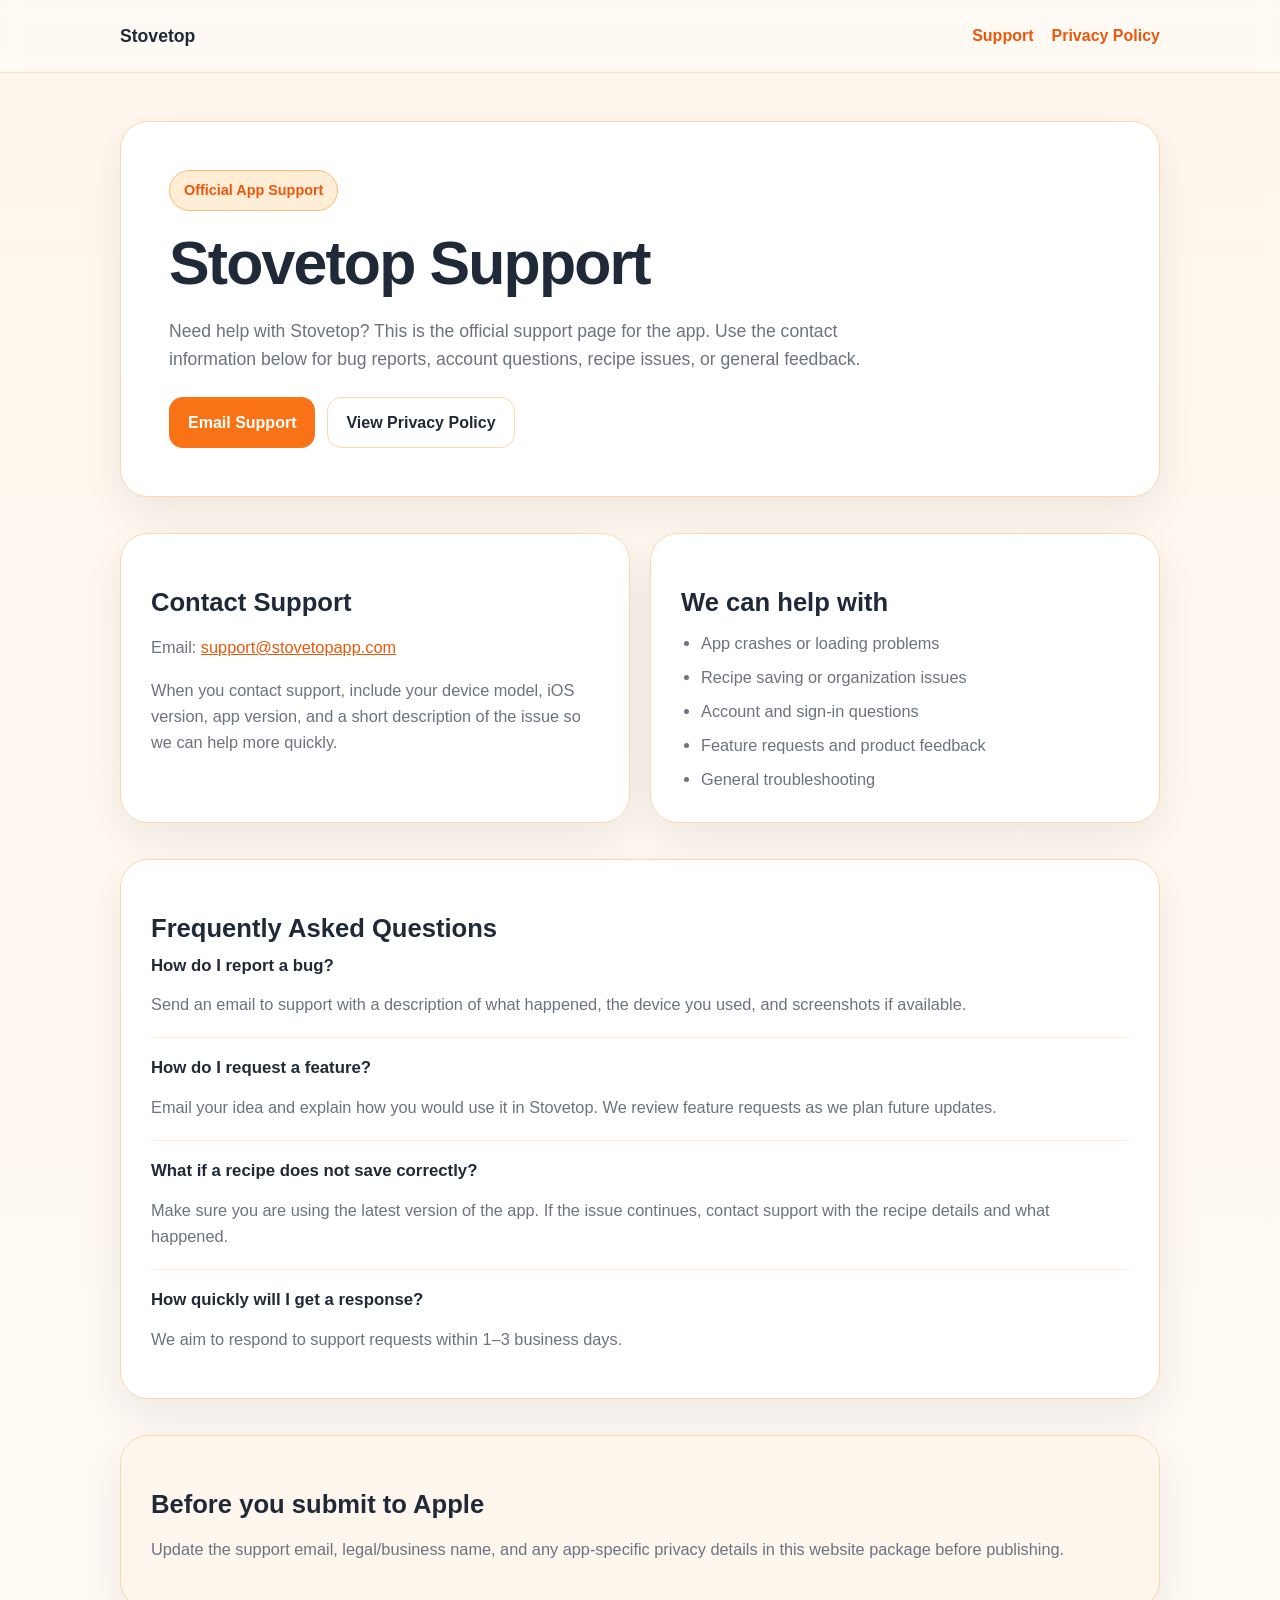
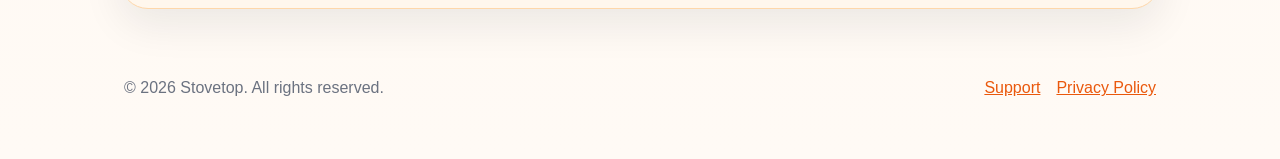
==== index.html @ 2bda7c47 "Add files via upload" ====
<!DOCTYPE html>
<html lang="en">
<head>
  <meta charset="UTF-8" />
  <meta name="viewport" content="width=device-width, initial-scale=1.0" />
  <title>Stovetop Support</title>
  <meta name="description" content="Official support page for the Stovetop app." />
  <link rel="stylesheet" href="styles.css" />
</head>
<body>
  <header class="site-header">
    <div class="container nav">
      <a class="brand" href="index.html">Stovetop</a>
      <nav>
        <a href="index.html">Support</a>
        <a href="privacy.html">Privacy Policy</a>
      </nav>
    </div>
  </header>

  <main>
    <section class="hero">
      <div class="container hero-card">
        <div class="eyebrow">Official App Support</div>
        <h1>Stovetop Support</h1>
        <p class="lead">
          Need help with Stovetop? This is the official support page for the app.
          Use the contact information below for bug reports, account questions,
          recipe issues, or general feedback.
        </p>
        <div class="button-row">
          <a class="button primary" href="mailto:support@stovetopapp.com">Email Support</a>
          <a class="button secondary" href="privacy.html">View Privacy Policy</a>
        </div>
      </div>
    </section>

    <section class="section">
      <div class="container grid two">
        <article class="card">
          <h2>Contact Support</h2>
          <p>
            Email: <a href="mailto:support@stovetopapp.com">support@stovetopapp.com</a>
          </p>
          <p>
            When you contact support, include your device model, iOS version, app version,
            and a short description of the issue so we can help more quickly.
          </p>
        </article>

        <article class="card">
          <h2>We can help with</h2>
          <ul class="clean-list">
            <li>App crashes or loading problems</li>
            <li>Recipe saving or organization issues</li>
            <li>Account and sign-in questions</li>
            <li>Feature requests and product feedback</li>
            <li>General troubleshooting</li>
          </ul>
        </article>
      </div>
    </section>

    <section class="section">
      <div class="container">
        <article class="card">
          <h2>Frequently Asked Questions</h2>

          <div class="faq-item">
            <h3>How do I report a bug?</h3>
            <p>
              Send an email to support with a description of what happened, the device you used,
              and screenshots if available.
            </p>
          </div>

          <div class="faq-item">
            <h3>How do I request a feature?</h3>
            <p>
              Email your idea and explain how you would use it in Stovetop. We review feature
              requests as we plan future updates.
            </p>
          </div>

          <div class="faq-item">
            <h3>What if a recipe does not save correctly?</h3>
            <p>
              Make sure you are using the latest version of the app. If the issue continues,
              contact support with the recipe details and what happened.
            </p>
          </div>

          <div class="faq-item">
            <h3>How quickly will I get a response?</h3>
            <p>
              We aim to respond to support requests within 1–3 business days.
            </p>
          </div>
        </article>
      </div>
    </section>

    <section class="section">
      <div class="container">
        <article class="card notice">
          <h2>Before you submit to Apple</h2>
          <p>
            Update the support email, legal/business name, and any app-specific privacy details
            in this website package before publishing.
          </p>
        </article>
      </div>
    </section>
  </main>

  <footer class="site-footer">
    <div class="container footer-wrap">
      <div>© 2026 Stovetop. All rights reserved.</div>
      <div class="footer-links">
        <a href="index.html">Support</a>
        <a href="privacy.html">Privacy Policy</a>
      </div>
    </div>
  </footer>
</body>
</html>
---- styles.css ----
* {
  box-sizing: border-box;
}

:root {
  --bg: #fffaf5;
  --surface: #ffffff;
  --surface-soft: #fff7ed;
  --text: #1f2937;
  --muted: #6b7280;
  --accent: #f97316;
  --accent-dark: #ea580c;
  --border: #fed7aa;
  --shadow: 0 16px 40px rgba(15, 23, 42, 0.08);
  --radius: 22px;
  --max: 1040px;
}

html {
  scroll-behavior: smooth;
}

body {
  margin: 0;
  font-family: -apple-system, BlinkMacSystemFont, "Segoe UI", Roboto, Helvetica, Arial, sans-serif;
  color: var(--text);
  background: linear-gradient(180deg, #fff7ed 0%, var(--bg) 100%);
  line-height: 1.6;
}

a {
  color: var(--accent-dark);
}

.container {
  width: min(calc(100% - 32px), var(--max));
  margin: 0 auto;
}

.site-header {
  position: sticky;
  top: 0;
  z-index: 10;
  backdrop-filter: blur(10px);
  background: rgba(255, 250, 245, 0.88);
  border-bottom: 1px solid rgba(253, 186, 116, 0.4);
}

.nav {
  min-height: 72px;
  display: flex;
  align-items: center;
  justify-content: space-between;
  gap: 16px;
}

.nav nav {
  display: flex;
  gap: 18px;
  flex-wrap: wrap;
}

.nav a {
  text-decoration: none;
  font-weight: 600;
}

.brand {
  color: var(--text);
  font-size: 1.1rem;
}

.hero {
  padding: 48px 0 24px;
}

.hero-card,
.card {
  background: var(--surface);
  border: 1px solid var(--border);
  box-shadow: var(--shadow);
  border-radius: 28px;
}

.hero-card {
  padding: 48px;
}

.eyebrow {
  display: inline-block;
  padding: 8px 14px;
  border-radius: 999px;
  background: #ffedd5;
  border: 1px solid #fdba74;
  color: var(--accent-dark);
  font-size: 0.9rem;
  font-weight: 700;
  margin-bottom: 18px;
}

h1, h2, h3 {
  line-height: 1.15;
  margin: 0 0 12px;
}

h1 {
  font-size: clamp(2.2rem, 5vw, 3.8rem);
  letter-spacing: -0.03em;
}

h2 {
  font-size: clamp(1.35rem, 2vw, 1.9rem);
  margin-top: 24px;
}

h3 {
  font-size: 1.05rem;
}

p, li {
  color: var(--muted);
  font-size: 1.02rem;
}

.lead {
  max-width: 760px;
  font-size: 1.1rem;
}

.button-row {
  display: flex;
  flex-wrap: wrap;
  gap: 12px;
  margin-top: 24px;
}

.button {
  display: inline-flex;
  align-items: center;
  justify-content: center;
  text-decoration: none;
  border-radius: 14px;
  padding: 12px 18px;
  font-weight: 700;
  border: 1px solid transparent;
  transition: 0.2s ease;
}

.button.primary {
  background: var(--accent);
  color: white;
}

.button.primary:hover {
  background: var(--accent-dark);
}

.button.secondary {
  background: white;
  color: var(--text);
  border-color: var(--border);
}

.button.secondary:hover {
  background: var(--surface-soft);
}

.section {
  padding: 12px 0 24px;
}

.grid {
  display: grid;
  gap: 20px;
}

.grid.two {
  grid-template-columns: repeat(2, minmax(0, 1fr));
}

.card {
  padding: 30px;
}

.clean-list {
  padding-left: 20px;
  margin: 0;
}

.clean-list li + li {
  margin-top: 8px;
}

.faq-item + .faq-item {
  margin-top: 20px;
  padding-top: 20px;
  border-top: 1px solid #ffedd5;
}

.notice {
  background: #fff7ed;
}

.legal h1 {
  margin-bottom: 10px;
}

.legal h2 {
  margin-top: 28px;
}

.legal ul {
  padding-left: 22px;
}

.legal-note {
  margin-top: 28px;
  padding: 16px 18px;
  border-radius: 16px;
  background: #fff7ed;
  border: 1px solid var(--border);
  color: var(--text);
}

.site-footer {
  padding: 24px 0 40px;
}

.footer-wrap {
  display: flex;
  justify-content: space-between;
  gap: 16px;
  flex-wrap: wrap;
  padding: 18px 4px;
  color: var(--muted);
}

.footer-links {
  display: flex;
  gap: 16px;
  flex-wrap: wrap;
}

@media (max-width: 760px) {
  .hero-card,
  .card {
    padding: 24px;
    border-radius: 22px;
  }

  .grid.two {
    grid-template-columns: 1fr;
  }

  .nav {
    align-items: flex-start;
    padding: 14px 0;
    flex-direction: column;
  }
}
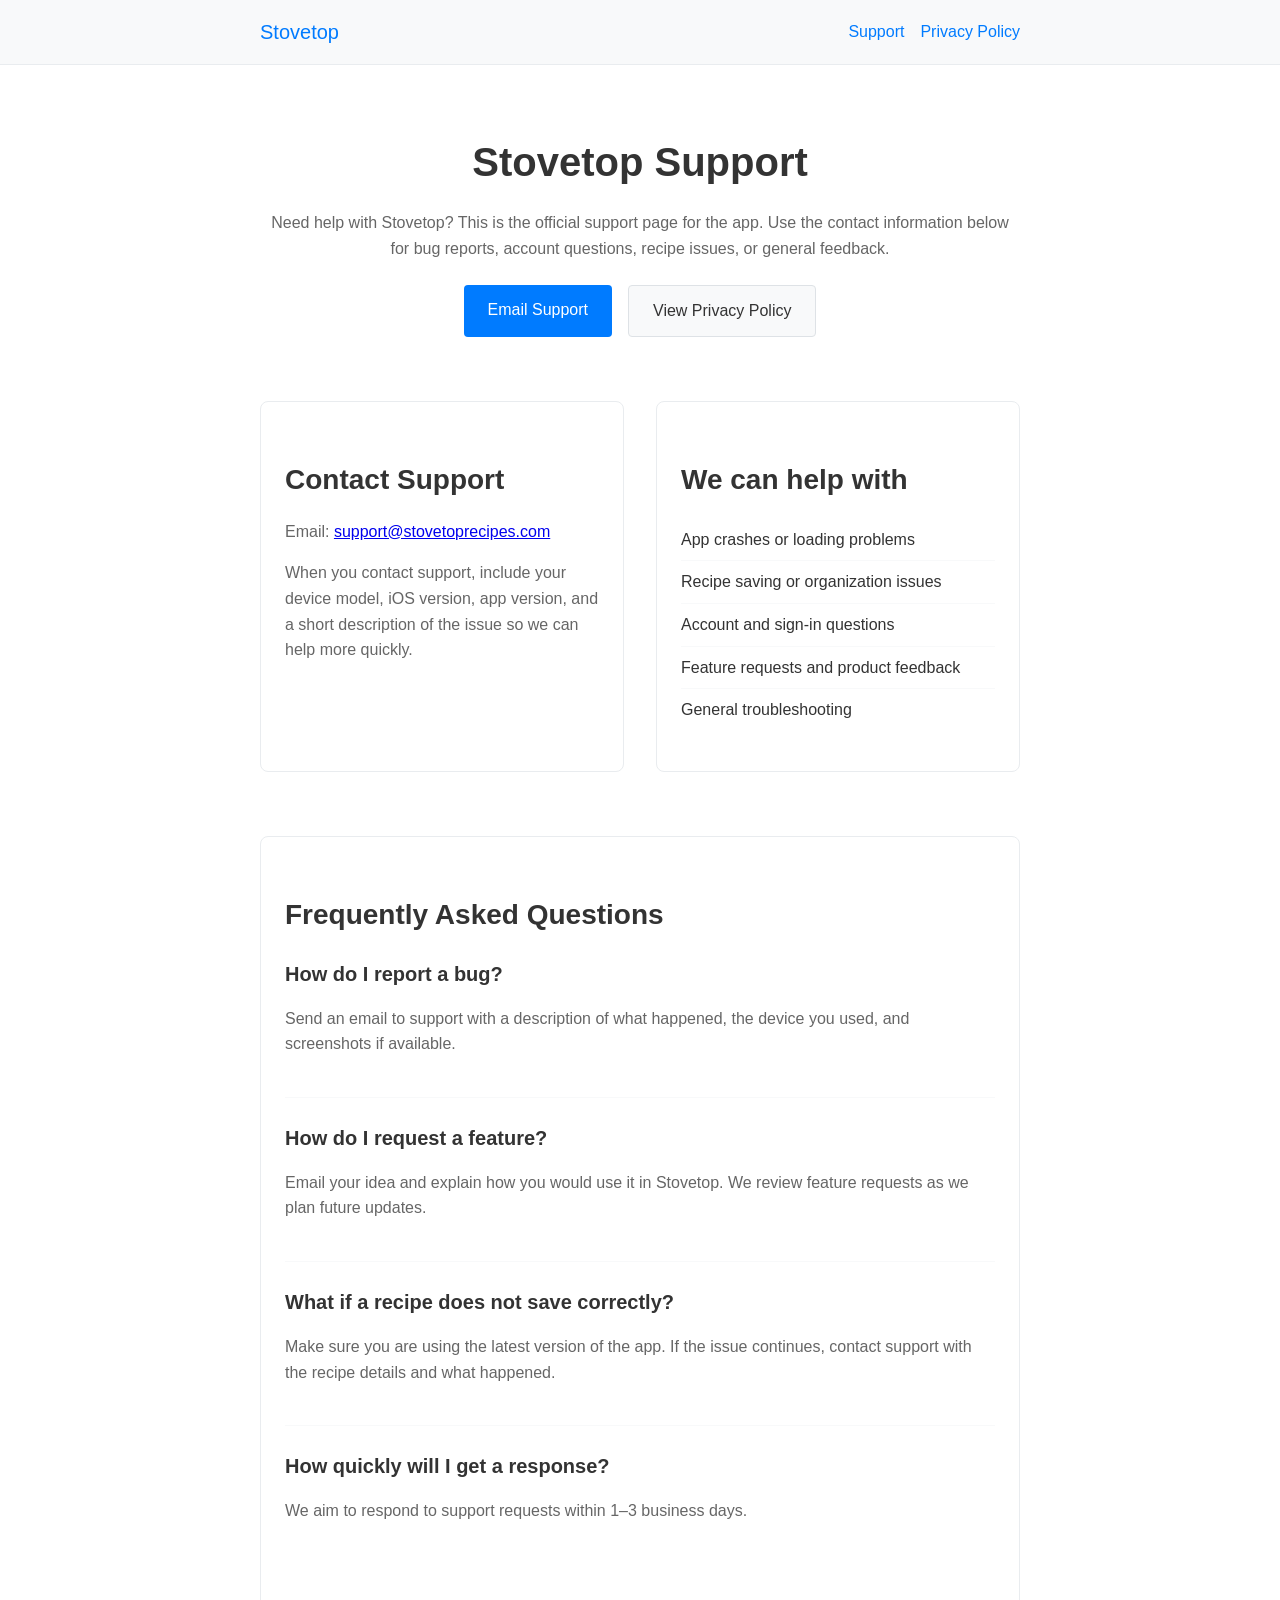
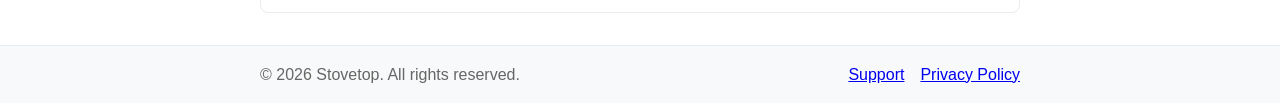
==== commit eea5a977: "Resolve merge conflicts: Update to production-ready simplified website" ====
--- a/index.html
+++ b/index.html
@@ -20,16 +20,15 @@
 
   <main>
     <section class="hero">
-      <div class="container hero-card">
-        <div class="eyebrow">Official App Support</div>
+      <div class="container">
         <h1>Stovetop Support</h1>
-        <p class="lead">
+        <p>
           Need help with Stovetop? This is the official support page for the app.
           Use the contact information below for bug reports, account questions,
           recipe issues, or general feedback.
         </p>
         <div class="button-row">
-          <a class="button primary" href="mailto:support@stovetopapp.com">Email Support</a>
+          <a class="button primary" href="mailto:support@stovetoprecipes.com">Email Support</a>
           <a class="button secondary" href="privacy.html">View Privacy Policy</a>
         </div>
       </div>
@@ -40,7 +39,7 @@
         <article class="card">
           <h2>Contact Support</h2>
           <p>
-            Email: <a href="mailto:support@stovetopapp.com">support@stovetopapp.com</a>
+            Email: <a href="mailto:support@stovetoprecipes.com">support@stovetoprecipes.com</a>
           </p>
           <p>
             When you contact support, include your device model, iOS version, app version,
@@ -99,18 +98,6 @@
         </article>
       </div>
     </section>
-
-    <section class="section">
-      <div class="container">
-        <article class="card notice">
-          <h2>Before you submit to Apple</h2>
-          <p>
-            Update the support email, legal/business name, and any app-specific privacy details
-            in this website package before publishing.
-          </p>
-        </article>
-      </div>
-    </section>
   </main>
 
   <footer class="site-footer">
--- a/styles.css
+++ b/styles.css
@@ -1,260 +1,195 @@
 * {
   box-sizing: border-box;
-}
-
-:root {
-  --bg: #fffaf5;
-  --surface: #ffffff;
-  --surface-soft: #fff7ed;
-  --text: #1f2937;
-  --muted: #6b7280;
-  --accent: #f97316;
-  --accent-dark: #ea580c;
-  --border: #fed7aa;
-  --shadow: 0 16px 40px rgba(15, 23, 42, 0.08);
-  --radius: 22px;
-  --max: 1040px;
-}
-
-html {
-  scroll-behavior: smooth;
 }
 
 body {
   margin: 0;
   font-family: -apple-system, BlinkMacSystemFont, "Segoe UI", Roboto, Helvetica, Arial, sans-serif;
-  color: var(--text);
-  background: linear-gradient(180deg, #fff7ed 0%, var(--bg) 100%);
+  color: #333;
+  background: #fff;
   line-height: 1.6;
 }
 
-a {
-  color: var(--accent-dark);
-}
-
 .container {
-  width: min(calc(100% - 32px), var(--max));
+  max-width: 800px;
   margin: 0 auto;
+  padding: 0 20px;
 }
 
 .site-header {
-  position: sticky;
-  top: 0;
-  z-index: 10;
-  backdrop-filter: blur(10px);
-  background: rgba(255, 250, 245, 0.88);
-  border-bottom: 1px solid rgba(253, 186, 116, 0.4);
+  background: #f8f9fa;
+  border-bottom: 1px solid #e9ecef;
+  padding: 1rem 0;
 }
 
 .nav {
-  min-height: 72px;
   display: flex;
+  justify-content: space-between;
   align-items: center;
-  justify-content: space-between;
-  gap: 16px;
 }
 
 .nav nav {
   display: flex;
-  gap: 18px;
-  flex-wrap: wrap;
+  gap: 1rem;
 }
 
 .nav a {
   text-decoration: none;
-  font-weight: 600;
+  color: #007bff;
+  font-weight: 500;
 }
 
 .brand {
-  color: var(--text);
-  font-size: 1.1rem;
+  font-size: 1.25rem;
+  font-weight: bold;
+  color: #333;
 }
 
 .hero {
-  padding: 48px 0 24px;
-}
-
-.hero-card,
-.card {
-  background: var(--surface);
-  border: 1px solid var(--border);
-  box-shadow: var(--shadow);
-  border-radius: 28px;
-}
-
-.hero-card {
-  padding: 48px;
-}
-
-.eyebrow {
-  display: inline-block;
-  padding: 8px 14px;
-  border-radius: 999px;
-  background: #ffedd5;
-  border: 1px solid #fdba74;
-  color: var(--accent-dark);
-  font-size: 0.9rem;
-  font-weight: 700;
-  margin-bottom: 18px;
-}
-
-h1, h2, h3 {
-  line-height: 1.15;
-  margin: 0 0 12px;
+  padding: 2rem 0;
+  text-align: center;
 }
 
 h1 {
-  font-size: clamp(2.2rem, 5vw, 3.8rem);
-  letter-spacing: -0.03em;
+  font-size: 2.5rem;
+  margin-bottom: 1rem;
+  color: #333;
 }
 
 h2 {
-  font-size: clamp(1.35rem, 2vw, 1.9rem);
-  margin-top: 24px;
+  font-size: 1.75rem;
+  margin-top: 2rem;
+  margin-bottom: 1rem;
+  color: #333;
 }
 
 h3 {
-  font-size: 1.05rem;
+  font-size: 1.25rem;
+  margin-bottom: 0.5rem;
+  color: #333;
 }
 
-p, li {
-  color: var(--muted);
-  font-size: 1.02rem;
-}
-
-.lead {
-  max-width: 760px;
-  font-size: 1.1rem;
+p {
+  margin-bottom: 1rem;
+  color: #666;
 }
 
 .button-row {
   display: flex;
+  gap: 1rem;
+  justify-content: center;
+  margin-top: 1.5rem;
   flex-wrap: wrap;
-  gap: 12px;
-  margin-top: 24px;
 }
 
 .button {
-  display: inline-flex;
-  align-items: center;
-  justify-content: center;
+  display: inline-block;
+  padding: 0.75rem 1.5rem;
   text-decoration: none;
-  border-radius: 14px;
-  padding: 12px 18px;
-  font-weight: 700;
-  border: 1px solid transparent;
-  transition: 0.2s ease;
+  border-radius: 4px;
+  font-weight: 500;
+  transition: background-color 0.2s;
 }
 
 .button.primary {
-  background: var(--accent);
+  background: #007bff;
   color: white;
 }
 
 .button.primary:hover {
-  background: var(--accent-dark);
+  background: #0056b3;
 }
 
 .button.secondary {
-  background: white;
-  color: var(--text);
-  border-color: var(--border);
+  background: #f8f9fa;
+  color: #333;
+  border: 1px solid #dee2e6;
 }
 
 .button.secondary:hover {
-  background: var(--surface-soft);
+  background: #e9ecef;
 }
 
 .section {
-  padding: 12px 0 24px;
+  padding: 2rem 0;
 }
 
 .grid {
   display: grid;
-  gap: 20px;
+  gap: 2rem;
 }
 
 .grid.two {
-  grid-template-columns: repeat(2, minmax(0, 1fr));
+  grid-template-columns: repeat(auto-fit, minmax(300px, 1fr));
 }
 
 .card {
-  padding: 30px;
+  background: #fff;
+  border: 1px solid #e9ecef;
+  border-radius: 8px;
+  padding: 1.5rem;
 }
 
 .clean-list {
-  padding-left: 20px;
-  margin: 0;
+  list-style: none;
+  padding: 0;
 }
 
-.clean-list li + li {
-  margin-top: 8px;
+.clean-list li {
+  padding: 0.5rem 0;
+  border-bottom: 1px solid #f8f9fa;
 }
 
-.faq-item + .faq-item {
-  margin-top: 20px;
-  padding-top: 20px;
-  border-top: 1px solid #ffedd5;
+.clean-list li:last-child {
+  border-bottom: none;
 }
 
-.notice {
-  background: #fff7ed;
+.faq-item {
+  margin-bottom: 1.5rem;
+  padding-bottom: 1.5rem;
+  border-bottom: 1px solid #f8f9fa;
 }
 
-.legal h1 {
-  margin-bottom: 10px;
-}
-
-.legal h2 {
-  margin-top: 28px;
-}
-
-.legal ul {
-  padding-left: 22px;
-}
-
-.legal-note {
-  margin-top: 28px;
-  padding: 16px 18px;
-  border-radius: 16px;
-  background: #fff7ed;
-  border: 1px solid var(--border);
-  color: var(--text);
+.faq-item:last-child {
+  border-bottom: none;
 }
 
 .site-footer {
-  padding: 24px 0 40px;
+  background: #f8f9fa;
+  padding: 1rem 0;
+  text-align: center;
+  color: #666;
+  border-top: 1px solid #e9ecef;
 }
 
 .footer-wrap {
   display: flex;
   justify-content: space-between;
-  gap: 16px;
+  align-items: center;
   flex-wrap: wrap;
-  padding: 18px 4px;
-  color: var(--muted);
 }
 
 .footer-links {
   display: flex;
-  gap: 16px;
-  flex-wrap: wrap;
+  gap: 1rem;
 }
 
-@media (max-width: 760px) {
-  .hero-card,
-  .card {
-    padding: 24px;
-    border-radius: 22px;
+@media (max-width: 768px) {
+  .nav {
+    flex-direction: column;
+    gap: 1rem;
   }
 
   .grid.two {
     grid-template-columns: 1fr;
   }
 
-  .nav {
-    align-items: flex-start;
-    padding: 14px 0;
+  .footer-wrap {
     flex-direction: column;
+    gap: 1rem;
+  }
+
+  h1 {
+    font-size: 2rem;
   }
 }
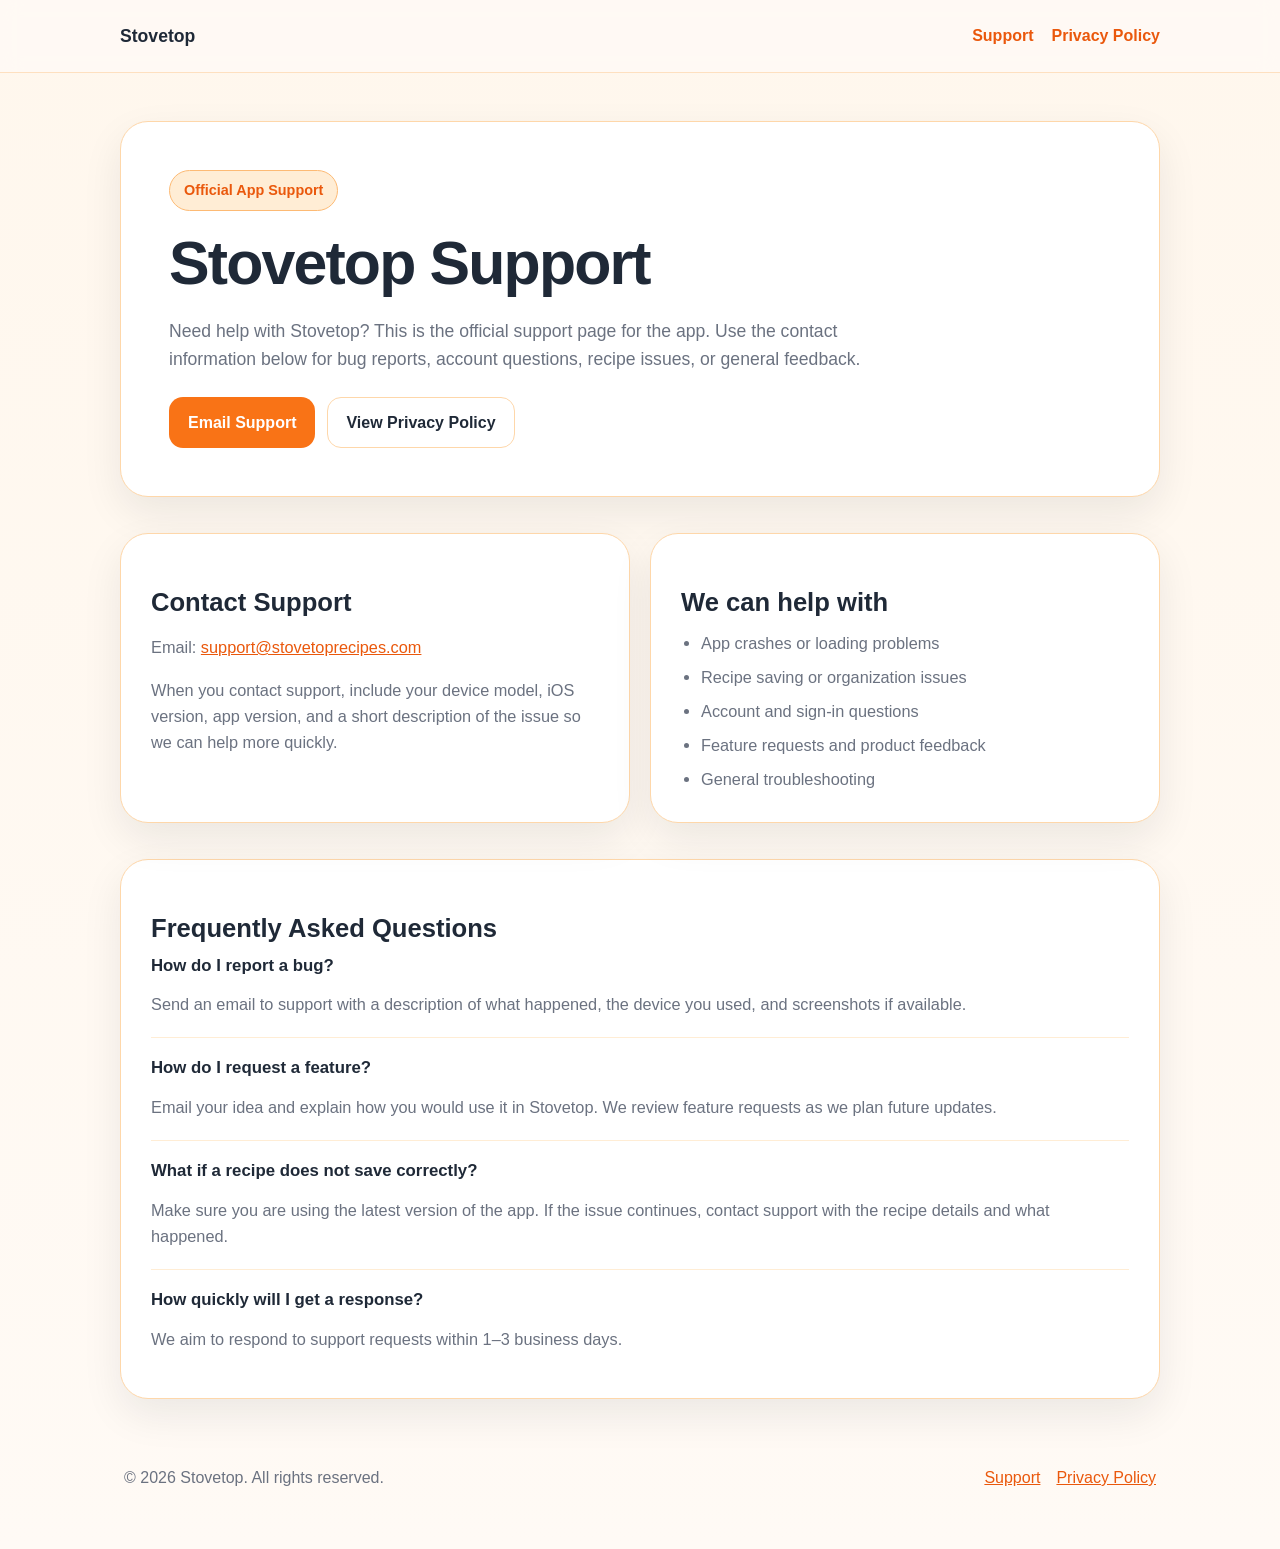
==== commit 47c00ab4: "Restore colorful and sleek design with gradients, shadows, and accent colors" ====
--- a/index.html
+++ b/index.html
@@ -20,9 +20,10 @@
 
   <main>
     <section class="hero">
-      <div class="container">
+      <div class="container hero-card">
+        <div class="eyebrow">Official App Support</div>
         <h1>Stovetop Support</h1>
-        <p>
+        <p class="lead">
           Need help with Stovetop? This is the official support page for the app.
           Use the contact information below for bug reports, account questions,
           recipe issues, or general feedback.
--- a/styles.css
+++ b/styles.css
@@ -1,195 +1,260 @@
 * {
   box-sizing: border-box;
+}
+
+:root {
+  --bg: #fffaf5;
+  --surface: #ffffff;
+  --surface-soft: #fff7ed;
+  --text: #1f2937;
+  --muted: #6b7280;
+  --accent: #f97316;
+  --accent-dark: #ea580c;
+  --border: #fed7aa;
+  --shadow: 0 16px 40px rgba(15, 23, 42, 0.08);
+  --radius: 22px;
+  --max: 1040px;
+}
+
+html {
+  scroll-behavior: smooth;
 }
 
 body {
   margin: 0;
   font-family: -apple-system, BlinkMacSystemFont, "Segoe UI", Roboto, Helvetica, Arial, sans-serif;
-  color: #333;
-  background: #fff;
+  color: var(--text);
+  background: linear-gradient(180deg, #fff7ed 0%, var(--bg) 100%);
   line-height: 1.6;
 }
 
+a {
+  color: var(--accent-dark);
+}
+
 .container {
-  max-width: 800px;
+  width: min(calc(100% - 32px), var(--max));
   margin: 0 auto;
-  padding: 0 20px;
 }
 
 .site-header {
-  background: #f8f9fa;
-  border-bottom: 1px solid #e9ecef;
-  padding: 1rem 0;
+  position: sticky;
+  top: 0;
+  z-index: 10;
+  backdrop-filter: blur(10px);
+  background: rgba(255, 250, 245, 0.88);
+  border-bottom: 1px solid rgba(253, 186, 116, 0.4);
 }
 
 .nav {
-  display: flex;
+  min-height: 72px;
+  display: flex;
+  align-items: center;
   justify-content: space-between;
-  align-items: center;
+  gap: 16px;
 }
 
 .nav nav {
   display: flex;
-  gap: 1rem;
+  gap: 18px;
+  flex-wrap: wrap;
 }
 
 .nav a {
   text-decoration: none;
-  color: #007bff;
-  font-weight: 500;
+  font-weight: 600;
 }
 
 .brand {
-  font-size: 1.25rem;
-  font-weight: bold;
-  color: #333;
+  color: var(--text);
+  font-size: 1.1rem;
 }
 
 .hero {
-  padding: 2rem 0;
-  text-align: center;
+  padding: 48px 0 24px;
+}
+
+.hero-card,
+.card {
+  background: var(--surface);
+  border: 1px solid var(--border);
+  box-shadow: var(--shadow);
+  border-radius: 28px;
+}
+
+.hero-card {
+  padding: 48px;
+}
+
+.eyebrow {
+  display: inline-block;
+  padding: 8px 14px;
+  border-radius: 999px;
+  background: #ffedd5;
+  border: 1px solid #fdba74;
+  color: var(--accent-dark);
+  font-size: 0.9rem;
+  font-weight: 700;
+  margin-bottom: 18px;
+}
+
+h1, h2, h3 {
+  line-height: 1.15;
+  margin: 0 0 12px;
 }
 
 h1 {
-  font-size: 2.5rem;
-  margin-bottom: 1rem;
-  color: #333;
+  font-size: clamp(2.2rem, 5vw, 3.8rem);
+  letter-spacing: -0.03em;
 }
 
 h2 {
-  font-size: 1.75rem;
-  margin-top: 2rem;
-  margin-bottom: 1rem;
-  color: #333;
+  font-size: clamp(1.35rem, 2vw, 1.9rem);
+  margin-top: 24px;
 }
 
 h3 {
-  font-size: 1.25rem;
-  margin-bottom: 0.5rem;
-  color: #333;
-}
-
-p {
-  margin-bottom: 1rem;
-  color: #666;
+  font-size: 1.05rem;
+}
+
+p, li {
+  color: var(--muted);
+  font-size: 1.02rem;
+}
+
+.lead {
+  max-width: 760px;
+  font-size: 1.1rem;
 }
 
 .button-row {
   display: flex;
-  gap: 1rem;
+  flex-wrap: wrap;
+  gap: 12px;
+  margin-top: 24px;
+}
+
+.button {
+  display: inline-flex;
+  align-items: center;
   justify-content: center;
-  margin-top: 1.5rem;
-  flex-wrap: wrap;
-}
-
-.button {
-  display: inline-block;
-  padding: 0.75rem 1.5rem;
   text-decoration: none;
-  border-radius: 4px;
-  font-weight: 500;
-  transition: background-color 0.2s;
+  border-radius: 14px;
+  padding: 12px 18px;
+  font-weight: 700;
+  border: 1px solid transparent;
+  transition: 0.2s ease;
 }
 
 .button.primary {
-  background: #007bff;
+  background: var(--accent);
   color: white;
 }
 
 .button.primary:hover {
-  background: #0056b3;
+  background: var(--accent-dark);
 }
 
 .button.secondary {
-  background: #f8f9fa;
-  color: #333;
-  border: 1px solid #dee2e6;
+  background: white;
+  color: var(--text);
+  border-color: var(--border);
 }
 
 .button.secondary:hover {
-  background: #e9ecef;
+  background: var(--surface-soft);
 }
 
 .section {
-  padding: 2rem 0;
+  padding: 12px 0 24px;
 }
 
 .grid {
   display: grid;
-  gap: 2rem;
+  gap: 20px;
 }
 
 .grid.two {
-  grid-template-columns: repeat(auto-fit, minmax(300px, 1fr));
+  grid-template-columns: repeat(2, minmax(0, 1fr));
 }
 
 .card {
-  background: #fff;
-  border: 1px solid #e9ecef;
-  border-radius: 8px;
-  padding: 1.5rem;
+  padding: 30px;
 }
 
 .clean-list {
-  list-style: none;
-  padding: 0;
-}
-
-.clean-list li {
-  padding: 0.5rem 0;
-  border-bottom: 1px solid #f8f9fa;
-}
-
-.clean-list li:last-child {
-  border-bottom: none;
-}
-
-.faq-item {
-  margin-bottom: 1.5rem;
-  padding-bottom: 1.5rem;
-  border-bottom: 1px solid #f8f9fa;
-}
-
-.faq-item:last-child {
-  border-bottom: none;
+  padding-left: 20px;
+  margin: 0;
+}
+
+.clean-list li + li {
+  margin-top: 8px;
+}
+
+.faq-item + .faq-item {
+  margin-top: 20px;
+  padding-top: 20px;
+  border-top: 1px solid #ffedd5;
+}
+
+.notice {
+  background: #fff7ed;
+}
+
+.legal h1 {
+  margin-bottom: 10px;
+}
+
+.legal h2 {
+  margin-top: 28px;
+}
+
+.legal ul {
+  padding-left: 22px;
+}
+
+.legal-note {
+  margin-top: 28px;
+  padding: 16px 18px;
+  border-radius: 16px;
+  background: #fff7ed;
+  border: 1px solid var(--border);
+  color: var(--text);
 }
 
 .site-footer {
-  background: #f8f9fa;
-  padding: 1rem 0;
-  text-align: center;
-  color: #666;
-  border-top: 1px solid #e9ecef;
+  padding: 24px 0 40px;
 }
 
 .footer-wrap {
   display: flex;
   justify-content: space-between;
-  align-items: center;
-  flex-wrap: wrap;
+  gap: 16px;
+  flex-wrap: wrap;
+  padding: 18px 4px;
+  color: var(--muted);
 }
 
 .footer-links {
   display: flex;
-  gap: 1rem;
-}
-
-@media (max-width: 768px) {
-  .nav {
-    flex-direction: column;
-    gap: 1rem;
+  gap: 16px;
+  flex-wrap: wrap;
+}
+
+@media (max-width: 760px) {
+  .hero-card,
+  .card {
+    padding: 24px;
+    border-radius: 22px;
   }
 
   .grid.two {
     grid-template-columns: 1fr;
   }
 
-  .footer-wrap {
+  .nav {
+    align-items: flex-start;
+    padding: 14px 0;
     flex-direction: column;
-    gap: 1rem;
   }
-
-  h1 {
-    font-size: 2rem;
-  }
-}
+}
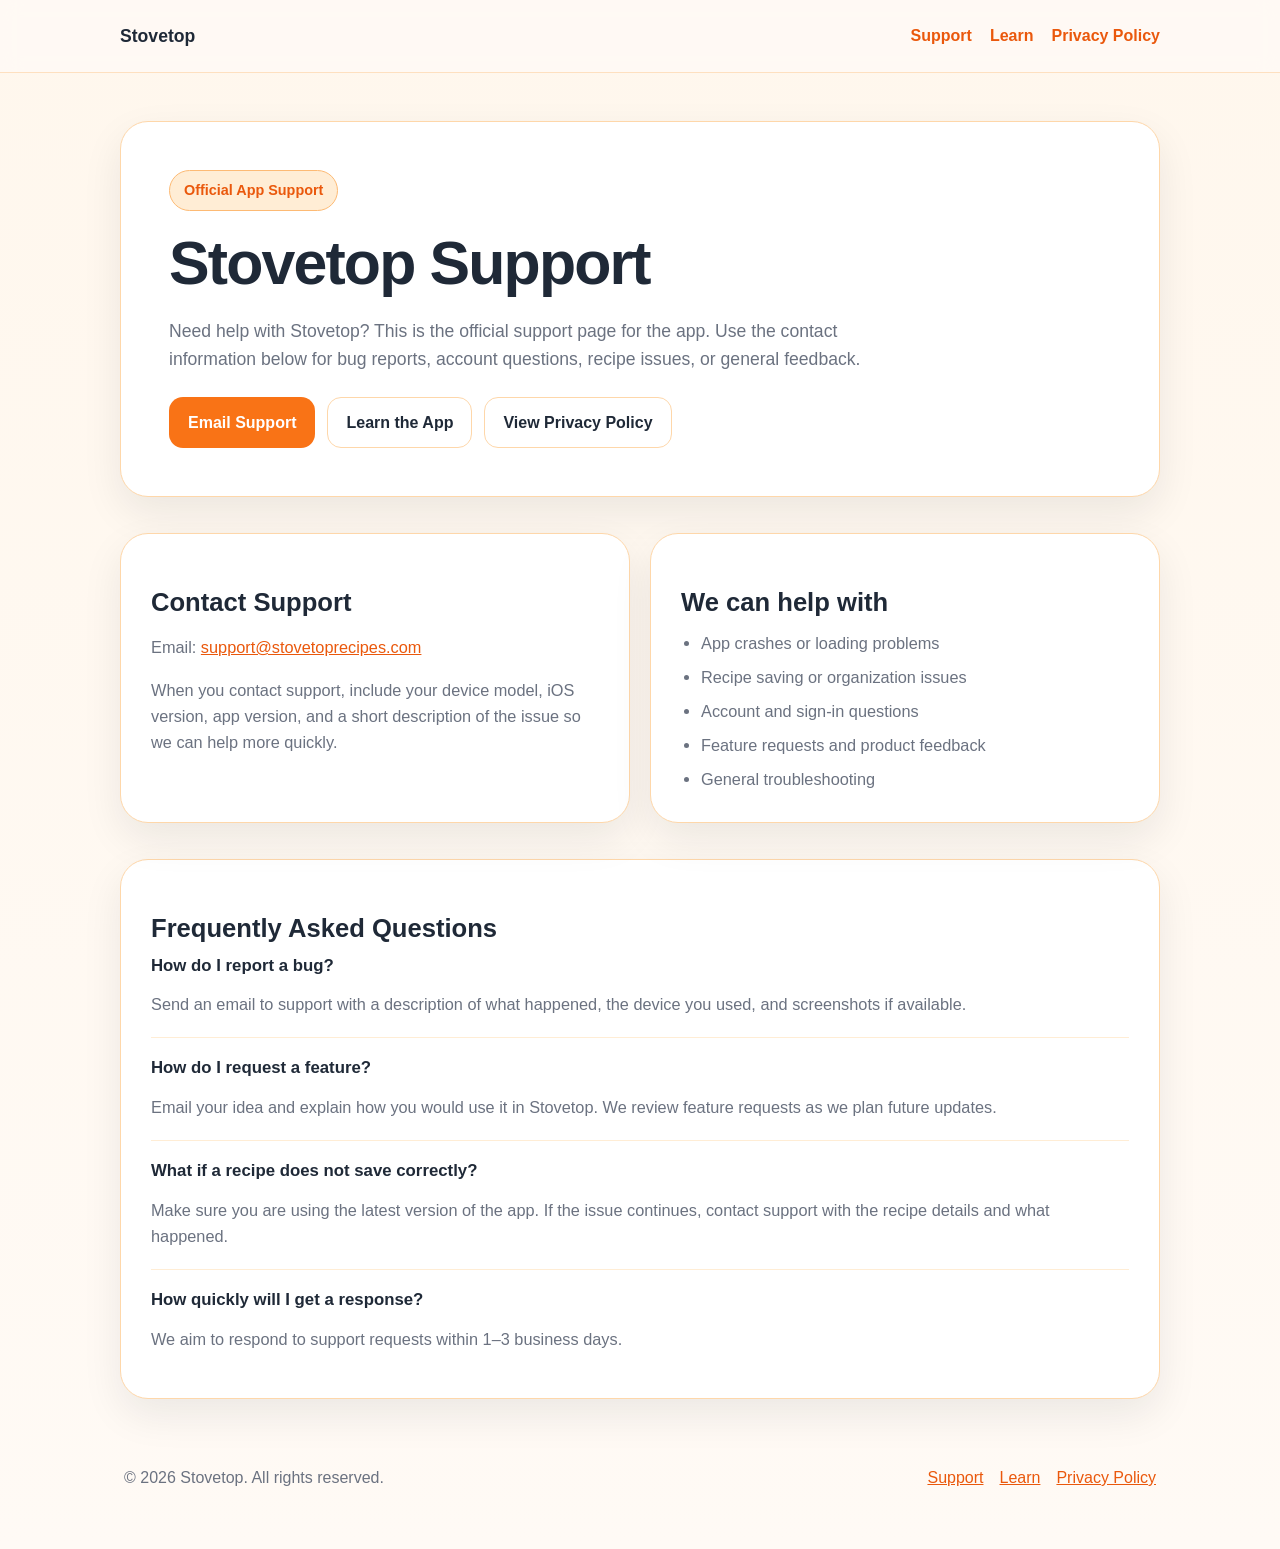
==== commit 1a2bfadb: "Added learn section" ====
--- a/index.html
+++ b/index.html
@@ -13,6 +13,7 @@
       <a class="brand" href="index.html">Stovetop</a>
       <nav>
         <a href="index.html">Support</a>
+        <a href="learn.html">Learn</a>
         <a href="privacy.html">Privacy Policy</a>
       </nav>
     </div>
@@ -30,6 +31,7 @@
         </p>
         <div class="button-row">
           <a class="button primary" href="mailto:support@stovetoprecipes.com">Email Support</a>
+          <a class="button secondary" href="learn.html">Learn the App</a>
           <a class="button secondary" href="privacy.html">View Privacy Policy</a>
         </div>
       </div>
@@ -106,6 +108,7 @@
       <div>© 2026 Stovetop. All rights reserved.</div>
       <div class="footer-links">
         <a href="index.html">Support</a>
+        <a href="learn.html">Learn</a>
         <a href="privacy.html">Privacy Policy</a>
       </div>
     </div>
